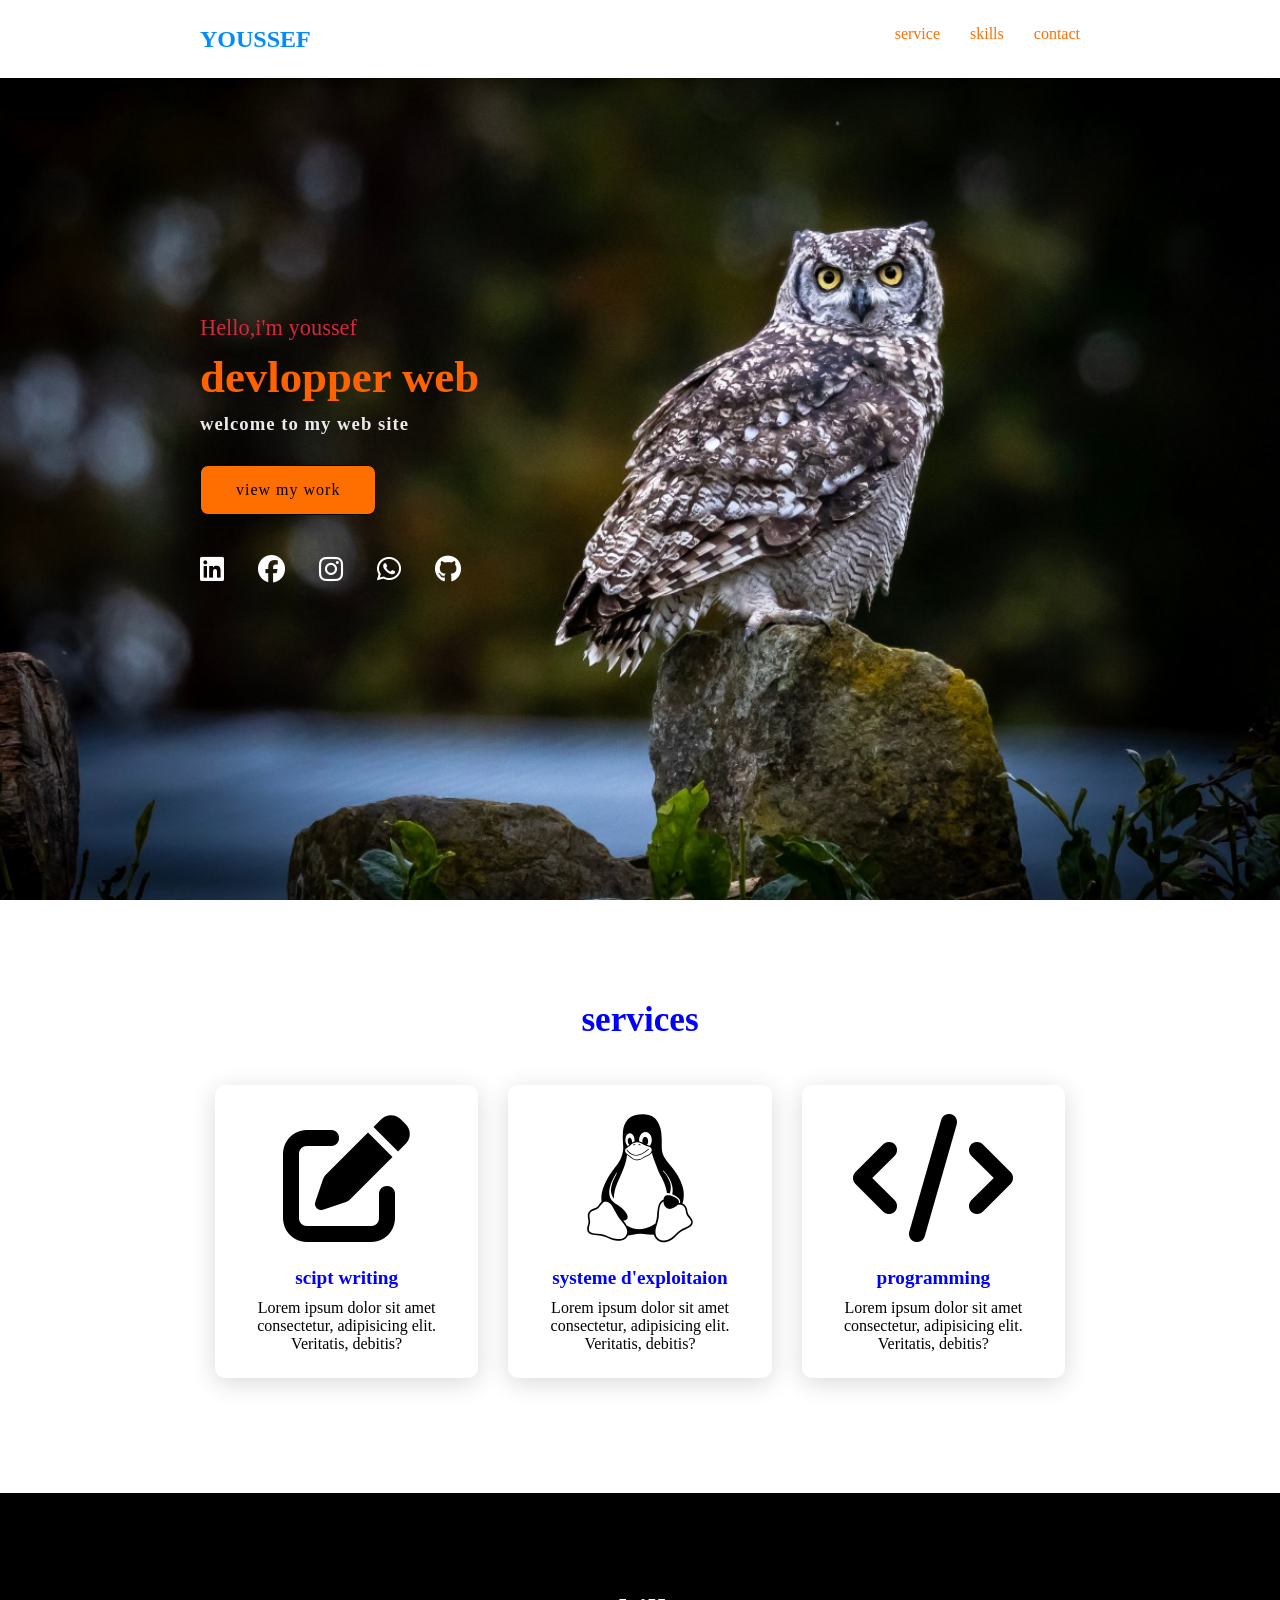
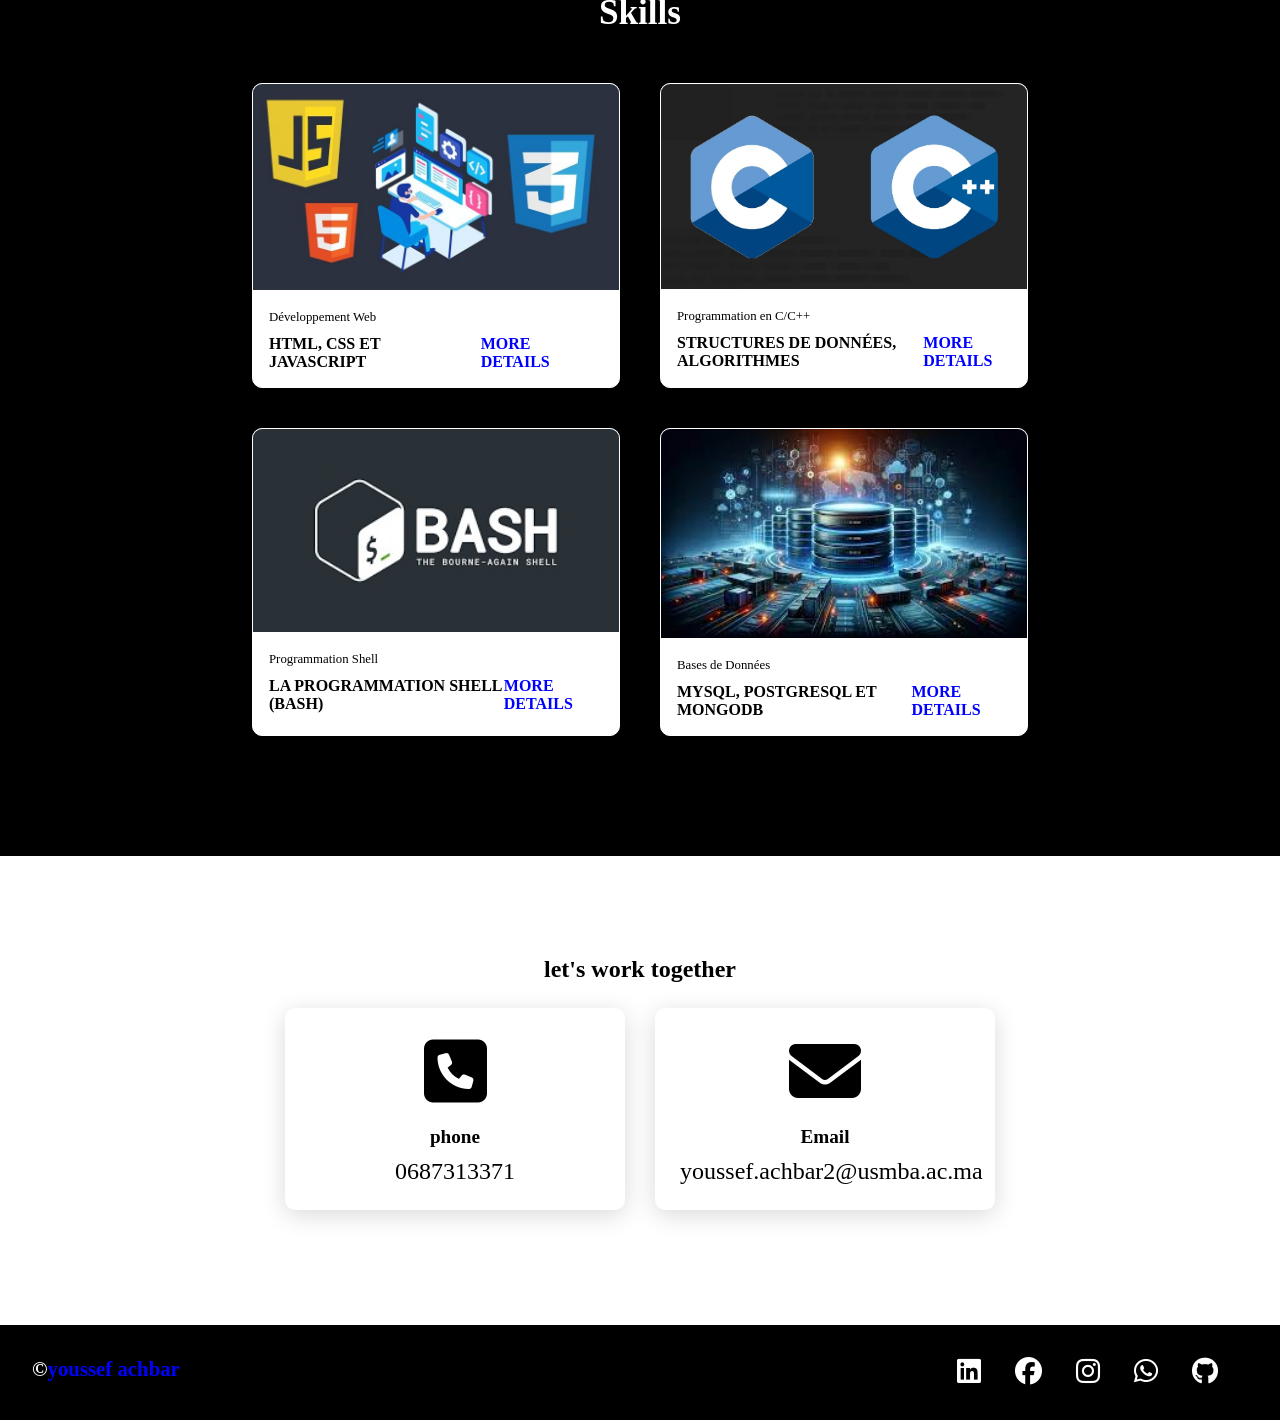
==== mon_site.html @ 86315b8d "Add files via upload" ====
<!DOCTYPE html>
<html lang="en">
<head>
    
        <meta charset="UTF-8">
        <meta name="viewport" content="width=device-width, initial-scale=1.0">
        <title>myfirst_w_s</title>
        <link rel="stylesheet" href="css/bondi.css">
        <link rel="stylesheet" href="https://cdnjs.cloudflare.com/ajax/libs/font-awesome/6.5.1/css/all.min.css">
</head>
<body>
    <header>
        <a href="#" class="logo">YOUSSEF</a>
        <nav class="navigation">
            <ul>
                <li><a href="#services">service</a></li>
                <li><a href="#skills">skills</a></li>
                <li><a href="#contact">contact</a></li>
            </ul>
        </nav>
    </header>
    <section class="main">
        <div>
            <h2>Hello,i'm youssef<br><span>devlopper web</span></h2>
            <h3>welcome to my web site</h3>
            <a href="#services" class="main-btn">view my work</a>
        <div class="social-icons">
            <a href="#"><i class="fa-brands fa-linkedin"></i></a>
            <a href="#"><i class="fa-brands fa-facebook"></i></a>
            <a href="#"><i class="fa-brands fa-instagram"></i></a>
            <a href="#"><i class="fa-brands fa-whatsapp"></i></a>
            <a href="#"><i class="fa-brands fa-github"></i></a>
        </div>
        </div>
    </section>
    <section class="cards" id="services">
        <h2 class="title">services</h2>
        <div class="content">
            <div class="card">
                <div class="icon">
                    <i class="fas fa-edit"></i>
                </div>
                <div class="info">
                    <h3>scipt writing</h3>
                    <p>Lorem ipsum dolor sit amet consectetur, adipisicing elit. Veritatis, debitis?</p>
                </div>
            </div>
            <div class="card">
                <div class="icon">
                    <i class="fab fa-linux"></i>
                </div>
                <div class="info">
                    <h3>systeme d'exploitaion</h3>
                    <p>Lorem ipsum dolor sit amet consectetur, adipisicing elit. Veritatis, debitis?</p>
                </div>
            </div>
            <div class="card">
                <div class="icon">
                    <i class="fas fa-code"></i>
                </div>
                <div class="info">
                    <h3>programming</h3>
                    <p>Lorem ipsum dolor sit amet consectetur, adipisicing elit. Veritatis, debitis?</p>
                </div>
            </div>
        </div>
    </section>

    <section class="projects" id="skills" >
        <h2 class="title" style="color: white;">Skills</h2>
        <div class="content">
            <div class="project-card">
                <div class="project-img">
                    <img src="images/2.jpeg" alt="" >
                </div>
                <div class="project-info">
                    <p class="project-category">Développement Web</p>
                    <strong class="project-title">
                        <span>HTML, CSS et JavaScript</span>
                        <a href="#" class="more-details">More details</a>
                    </strong>
                </div>
            </div>
            <div class="project-card">
                <div class="project-img">
                    <img src="images/1.jpeg" alt="" >
                </div>
                <div class="project-info">
                    <p class="project-category">Programmation en C/C++</p>
                    <strong class="project-title">
                        <span> structures de données, algorithmes</span>
                        <a href="#" class="more-details">More details</a>
                    </strong>
                </div>
            </div>
            
            <div class="project-card">
                <div class="project-img">
                    <img src="images/5.jpeg" alt="" >
                </div>
                <div class="project-info">
                    <p class="project-category">Programmation Shell</p>
                    <strong class="project-title">
                        <span>la programmation Shell (Bash)</span>
                        <a href="#" class="more-details">More details</a>
                    </strong>
                </div>
            </div><div class="project-card">
                <div class="project-img">
                    <img src="images/4.jpeg" alt="" >
                </div>
                <div class="project-info">
                    <p class="project-category">Bases de Données</p>
                    <strong class="project-title">
                        <span>MySQL, PostgreSQL et MongoDB</span>
                        <a href="#" class="more-details">More details</a>
                    </strong>
                </div>
            </div>
        </div>
    </section>
    <section class="cards contact" id="contact">
        <h2 style="display: flex; justify-content: center; padding-bottom: 10px;">let's work together</h2>
        <div class="content">
            <div class="card">
                <div class="icon">
                    <i class="fas fa-phone-square"></i>
                </div>
                <div class="info">
                    <h3>phone</h3>
                    <p>0687313371</p>
                </div>
            </div>
            <div class="card">
                <div class="icon">
                    <i class="fas fa-envelope"></i>
                </div>
                <div class="info">
                    <h3>Email</h3>
                    <p>youssef.achbar2@usmba.ac.ma</p>
                </div>
            </div>
            </div>
    </section>
    <footer class="footer">
        <p class="footer-title">&copy;<span>youssef achbar</span></p>
        <div class="social-icons">
            <a href="#"><i class="fa-brands fa-linkedin"></i></a>
            <a href="#"><i class="fa-brands fa-facebook"></i></a>
            <a href="#"><i class="fa-brands fa-instagram"></i></a>
            <a href="#"><i class="fa-brands fa-whatsapp"></i></a>
            <a href="#"><i class="fa-brands fa-github"></i></a>
        </div>
    </footer>
</body>
</html>
---- css/bondi.css ----
*{
    margin: 0;
    padding: 0;
    box-sizing: border-box;

}
body{
    font-family: "Roboto Condensed", serif;
}
header{
    background-color: white;
    z-index: 10;
    width: 100%;
    display: flex;
    justify-content: space-between;
    align-items: center;
    padding: 15px 200px;
    position: fixed;
    top: 0;
    left: 0;
    box-shadow: 0 4px 6px rgba(0, 0, 0, 0.1);

}
ul{
    display: flex;
    justify-content: flex-end;
    gap: 30PX;
    
}

ul li{
    list-style-type: none;
    padding-top: 10px;
}

ul li a{
    text-decoration: none;
    color:#FF6F00;
}
.logo{
    color: rgb(0, 140, 255);
    text-transform: uppercase;
    text-decoration: none;
    font-weight:bold;
    font-size: 1.5em;
    display: flex;
    justify-content:flex-start;
    gap: 30px;
}
.navigation a{
    color: #FF6F00;
}
.navigation a:hover{
    color:black ;
}
section{
    padding: 100px 200px;
}
.main{
    width: 100%;
    min-height: 100vh;
    display: flex;
    align-items: center;
    background: url(../images/3.jpeg) no-repeat;
    background-size: cover;
    background-position: center;
    background-attachment:fixed; 
}
.main h2{
    color:#D7263D;
    font-size: 1.4em;
    font-weight: 500;
}
.main h2 span{
    display: inline-block;
    margin-top: 10px;
    color: rgb(255, 98, 0);
    font-size: 2em;
    font-weight: 600;
}
.main h3{
    color: #EAEAEA;
    font-weight: 700;
    letter-spacing: 1px;
    margin-top: 10px;
    margin-bottom: 30px;

}
.main-btn{
    border: 1px solid black;
    border-radius: 5px;
    background-color:#FF6F00;
    padding: 10px;
    color: black;
    text-decoration: none;
    display: inline-block;
    padding: 0.9375em 2.1875em;
    letter-spacing: 1px;
    border-radius: 8px;
    margin-bottom: 40px;
    transition: transform ease 0.7s;
}
.main-btn:hover{
    background-color: #D7263D;
    transform: scale(1.1);
    color: white;
    border-radius: 10px;
}
.social-icons a{
    color: white;
    font-size: 1.7em;
    padding-right: 30px;
    

}
ul li{
    border-radius: 10px;
    padding-bottom:20px;
    
}
ul li a{
    color: orange;
}
.social-icons{
    padding: auto;
}
.social-icons a:hover{
    color: orange;
}
.title{
    display: flex;
    justify-content: center;
    color: blue;
    font-size: 2.2em;
    font-weight: bold;
    margin-bottom:30px;
}
.content{
    display: flex;
    justify-content: center;
    flex-direction: row;
    

}

.card{
    background-color: white;
    width:21.25em;
    box-shadow: 0 5px 25px rgba(1,1,1,0.15) ;
    border-radius: 10px;
    padding: 25px;
    margin: 15px;
    transition: transform ease 0.7s;
}
.card:hover{
    transform: scale(1.1);
}
.icon{
    color: rgb(0, 0, 0);
    font-size: 8em;
    text-align: center;
}
.info{
    text-align: center;
}
.info h3{
    color: blue;
    font-size: 1.2em;
    font-weight: 700;
    margin: 10px;
}
.projects{
    background-color: black;
}
.projects .content{
    margin-top: 30px;
    flex-wrap: wrap;
}
.project-card{
    background-color: white;
    border: 1px solid white;
    min-height: 14em;
    width:23em;
    overflow: hidden;
    border-radius: 10px;
    margin: 20px;
    transition: transform ease 0.7s;
}
.project-card:hover{
    transform: scale(1.1);
}
.project-card:hover .project-img{
    opacity: 0.9;
}
.project-img img{
    width: 100%;
}
.project-info{
    padding: 1em;
}
.project-category{
    font-size:0.8em;
    color: black;
}
.project-title{
    display: flex;
    justify-content: space-between;
    text-transform: uppercase;
    font-weight: 700;
    margin-top: 10px;
}
.more-details{
    text-decoration: none;
    color: blue;
}
.more-details:hover{
    color: aqua;
}
.contact .icon{
    font-size: 4.5em;
}
.contact .info h3{
    color: black;
}
.contact .info p{
    font-size: 1.5em;
}
.footer{
    background-color: black;
    color: white;
    padding: 2em;
    display: flex;
    justify-content:space-between;

}
.footer-title{
    font-size: 1.3em;
    font-weight: 600;
}
.footer-title span{
    color: blue;
}
@media (max-width:1023px){
    
}
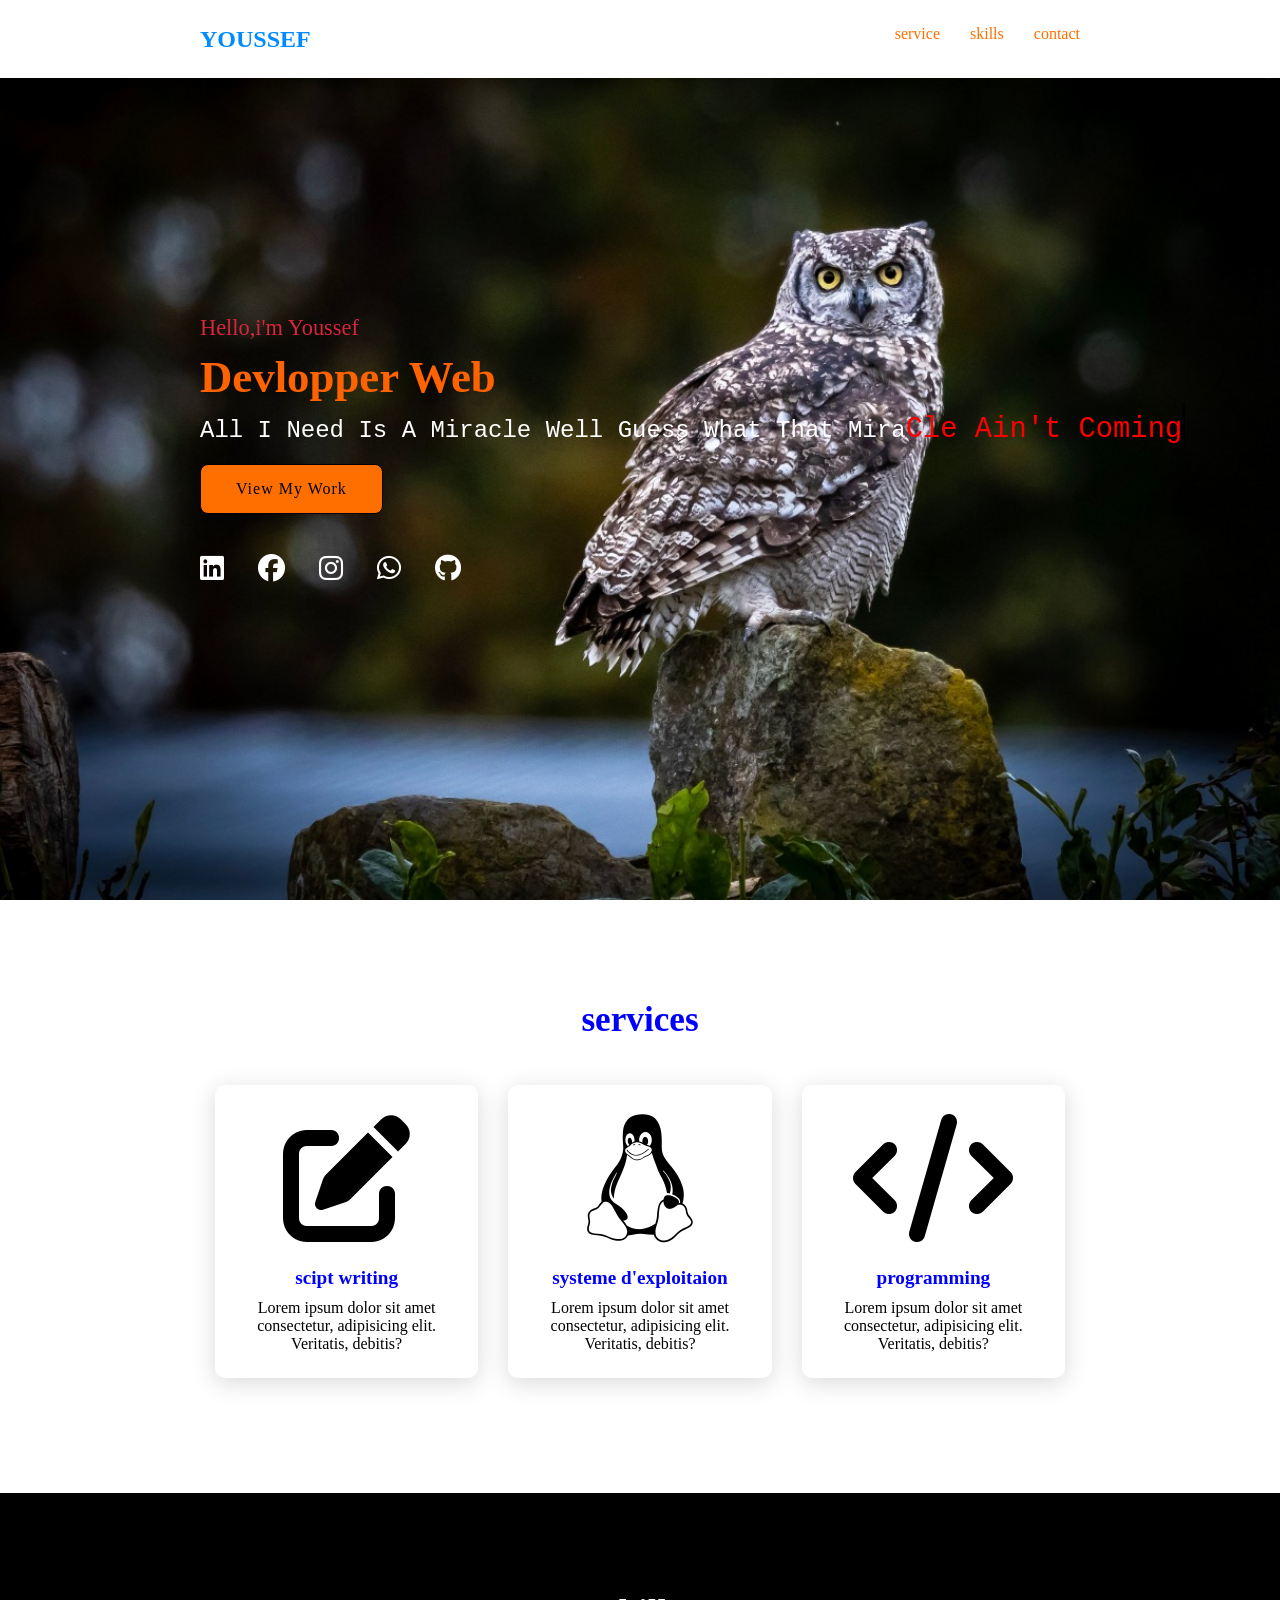
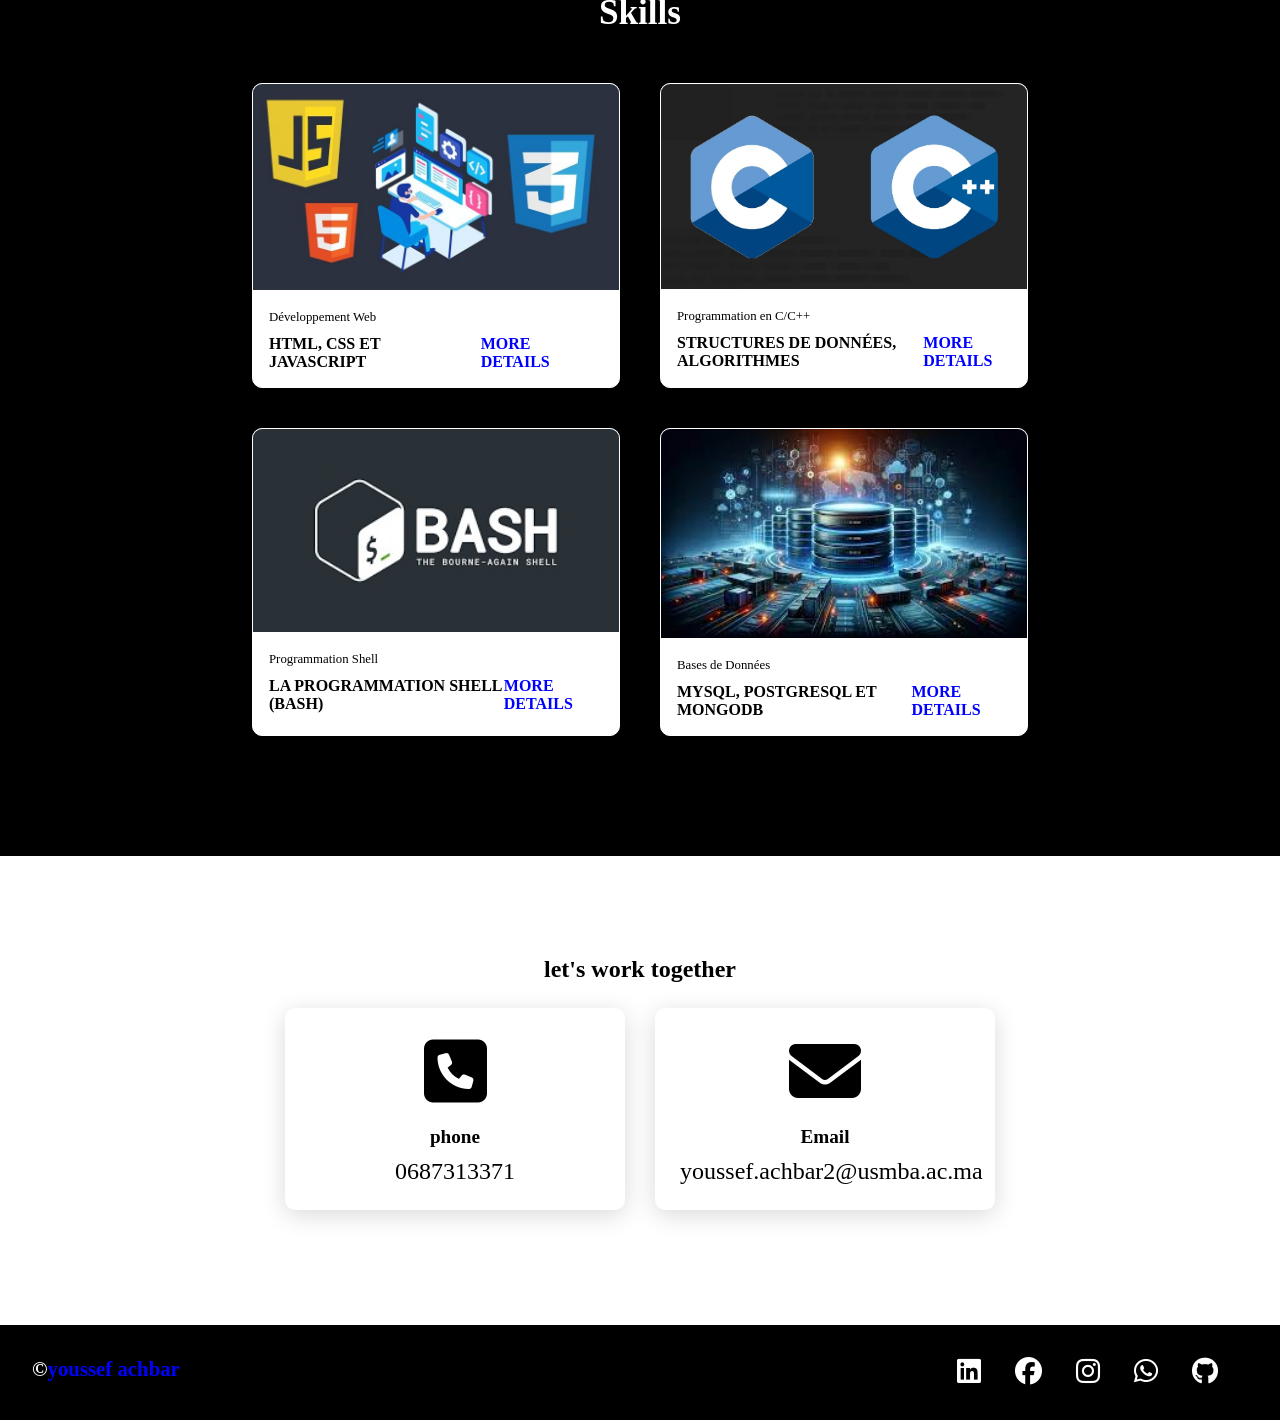
==== commit a634b4a2: "Update mon_site.html" ====
--- a/mon_site.html
+++ b/mon_site.html
@@ -21,9 +21,11 @@
     </header>
     <section class="main">
         <div>
-            <h2>Hello,i'm youssef<br><span>devlopper web</span></h2>
-            <h3>welcome to my web site</h3>
-            <a href="#services" class="main-btn">view my work</a>
+            <h2>Hello,i'm Youssef<br><span class="">Devlopper Web</span></h2>
+            <div class="typewriter">
+                <p style="color: white ; padding-top: 10px;">All I Need Is A Miracle Well Guess What That Mira<span style="color:red; font-size: 1.8rem; ">Cle Ain't Coming</span></p>
+            </div>  <br>          
+            <a href="#services" class="main-btn">View My Work</a>
         <div class="social-icons">
             <a href="#"><i class="fa-brands fa-linkedin"></i></a>
             <a href="#"><i class="fa-brands fa-facebook"></i></a>
@@ -36,7 +38,7 @@
     <section class="cards" id="services">
         <h2 class="title">services</h2>
         <div class="content">
-            <div class="card">
+            <div class="card autoshow">
                 <div class="icon">
                     <i class="fas fa-edit"></i>
                 </div>
@@ -45,7 +47,7 @@
                     <p>Lorem ipsum dolor sit amet consectetur, adipisicing elit. Veritatis, debitis?</p>
                 </div>
             </div>
-            <div class="card">
+            <div class="card autoshow1">
                 <div class="icon">
                     <i class="fab fa-linux"></i>
                 </div>
@@ -54,7 +56,7 @@
                     <p>Lorem ipsum dolor sit amet consectetur, adipisicing elit. Veritatis, debitis?</p>
                 </div>
             </div>
-            <div class="card">
+            <div class="card autoshow2">
                 <div class="icon">
                     <i class="fas fa-code"></i>
                 </div>
@@ -69,7 +71,7 @@
     <section class="projects" id="skills" >
         <h2 class="title" style="color: white;">Skills</h2>
         <div class="content">
-            <div class="project-card">
+            <div class="project-card autoshow3">
                 <div class="project-img">
                     <img src="images/2.jpeg" alt="" >
                 </div>
@@ -81,7 +83,7 @@
                     </strong>
                 </div>
             </div>
-            <div class="project-card">
+            <div class="project-card autoshow3">
                 <div class="project-img">
                     <img src="images/1.jpeg" alt="" >
                 </div>
@@ -94,7 +96,7 @@
                 </div>
             </div>
             
-            <div class="project-card">
+            <div class="project-card autoshow3">
                 <div class="project-img">
                     <img src="images/5.jpeg" alt="" >
                 </div>
@@ -105,7 +107,7 @@
                         <a href="#" class="more-details">More details</a>
                     </strong>
                 </div>
-            </div><div class="project-card">
+            </div><div class="project-card autoshow3">
                 <div class="project-img">
                     <img src="images/4.jpeg" alt="" >
                 </div>
@@ -152,5 +154,9 @@
             <a href="#"><i class="fa-brands fa-github"></i></a>
         </div>
     </footer>
+    <script>
+        
+    </script>
+    
 </body>
-</html>+</html>
--- a/css/bondi.css
+++ b/css/bondi.css
@@ -241,6 +241,114 @@
 .footer-title span{
     color: blue;
 }
-@media (max-width:1023px){
-    
-}+.autoshow{
+   animation:autoShowAnimation 1s ease-in-out both;
+   animation-timeline:view(40% 30%);
+}
+@keyframes autoShowAnimation{
+  from{
+  opacity:0;
+  transform:translateY(200px) scale(0.3);
+  }
+  to{
+  opacity:1;
+  transform:translateY(0) scale(1);
+  }
+}
+.autoshow1{
+   animation:autoShowAnimation 2s ease-in-out both;
+   animation-timeline:view(40% 30%);
+}
+@keyframes autoShowAnimation{
+  from{
+  opacity:0;
+  transform:translateY(200px) scale(0.3);
+  }
+  to{
+  opacity:1;
+  transform:translateY(0) scale(1);
+  }
+}
+.autoshow2{
+   animation:autoShowAnimation 2.5s ease-in-out both;
+   animation-timeline:view(40% 30%);
+}
+@keyframes autoShowAnimation{
+  from{
+  opacity:0;
+  transform:translateY(200px) scale(0.3);
+  }
+  to{
+  opacity:1;
+  transform:translateY(0) scale(1);
+  }
+}
+.autoshow3{
+   animation:autoShowAnimation 2s ease-in-out both;
+   animation-timeline:view(40% 30%);
+}
+@keyframes autoShowAnimation{
+  from{
+  opacity:0;
+  transform:translatex(200px) scale(0.3);
+  }
+  to{
+  opacity:1;
+  transform:translatex(0) scale(1);
+  }
+}
+.grid{
+    text-align: center;
+    font-size: 5em;
+    font-family: 'Lucida Sans', 'Lucida Sans Regular', 'Lucida Grande', 'Lucida Sans Unicode', Geneva, Verdana, sans-serif;
+
+}
+.autoBlur{
+animation:autoBlurAnimation both linear 1s;
+animation-timeline:view(50% auto);
+}
+@keyframes autoBlurAnimation{
+    0%{
+    filter:blur(40px);
+    }
+    45%,55%{
+      filter:blur(20px);
+    }
+    100%{
+      filter:blur(0px)
+    }
+}
+.autoBlur.show {
+            opacity: 1;
+            filter: blur(0px);
+        }
+        .typewriter {
+            display: flex;
+        
+        }
+
+        .typewriter p {
+            font-family: monospace;
+            font-size: 1.5rem;
+            white-space: nowrap;
+            border-right: 3px solid black;
+            display: inline-block; 
+            overflow: hidden; 
+            width: 0;
+            animation: typing 4s steps(65) forwards, blink 1s step-end infinite;
+        }
+
+        @keyframes typing { 
+            from {
+                width: 0;
+            }
+            to {
+                width: 100%;
+            }
+        }
+
+        @keyframes blink {
+            50% {
+                border-color: transparent;
+            }
+        }
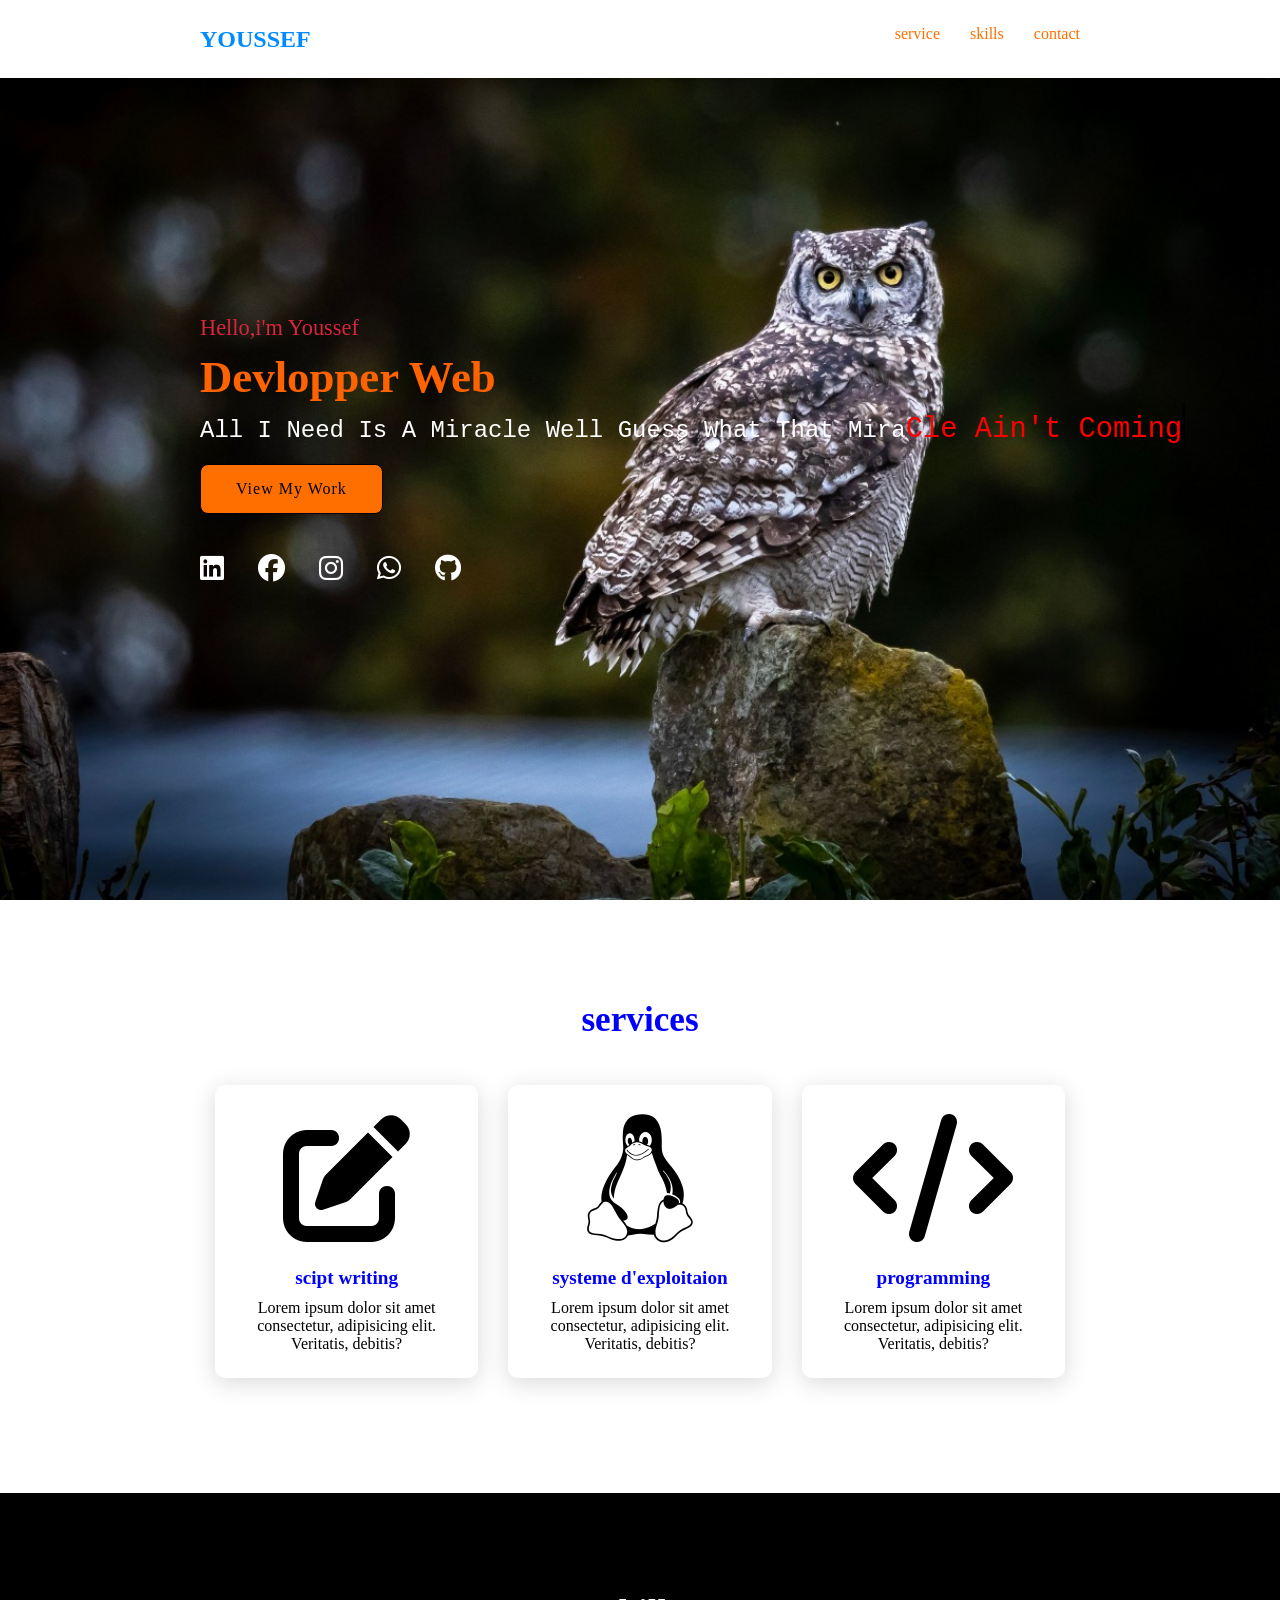
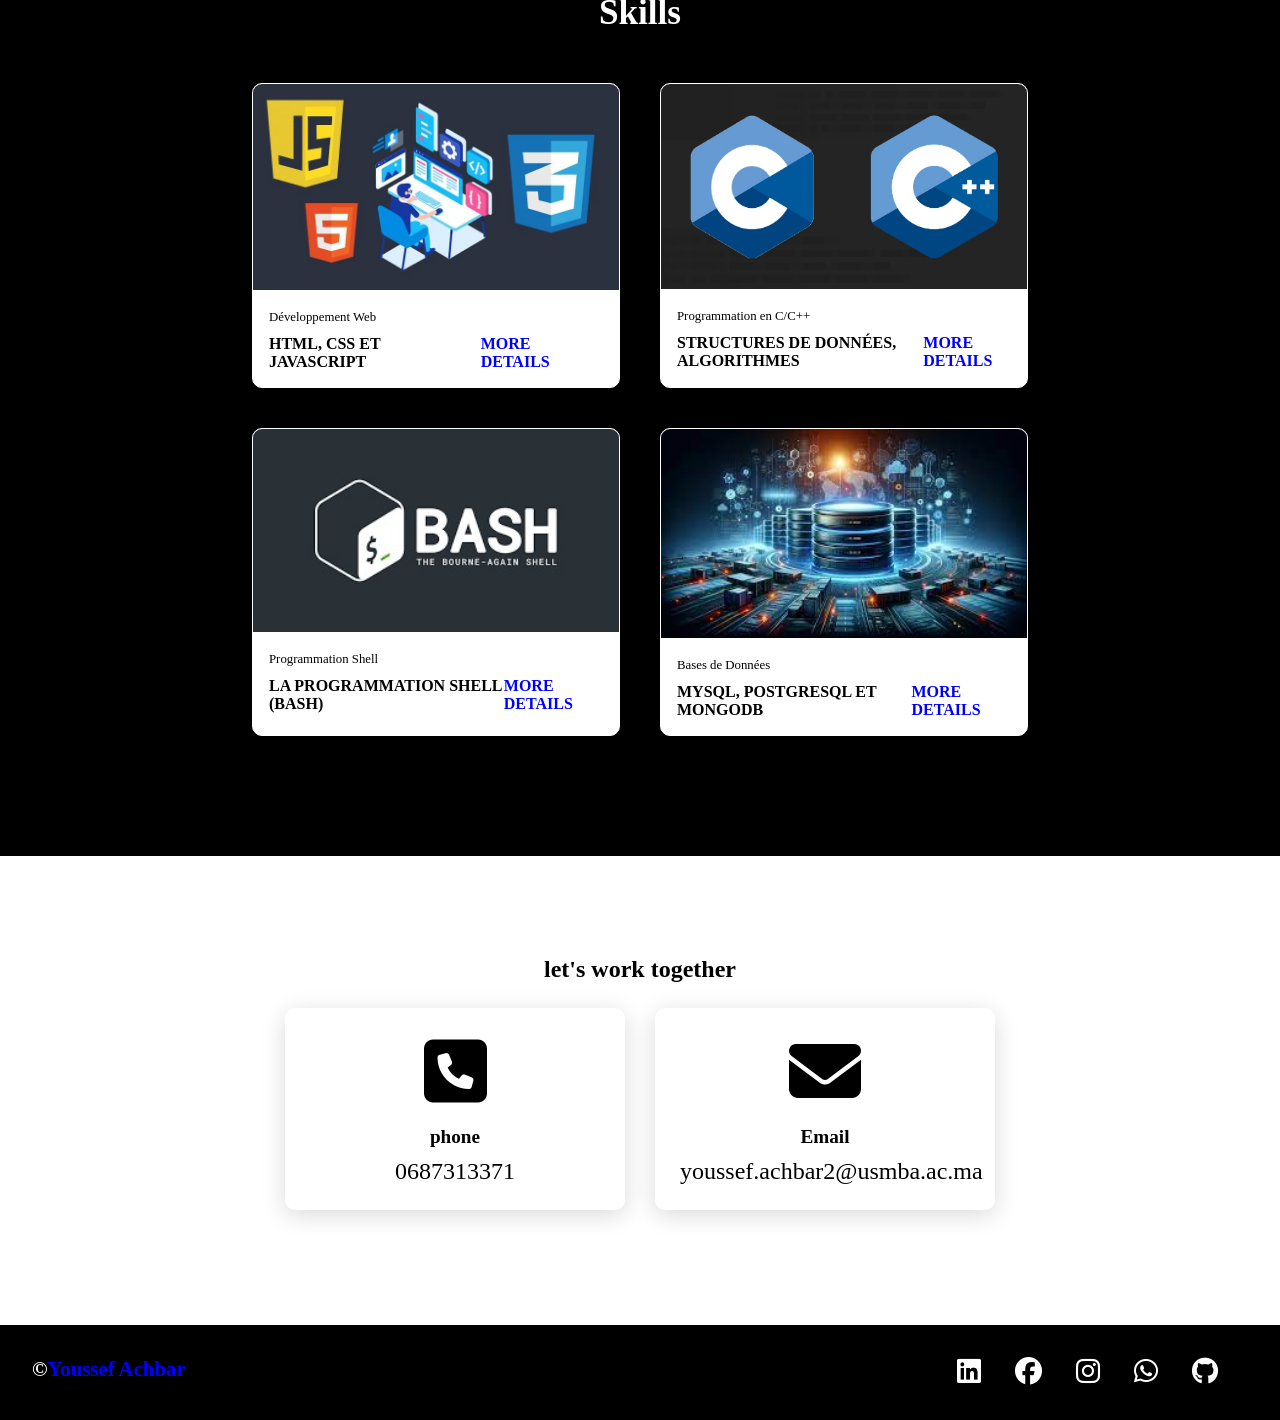
==== commit be8a2ab9: "Update mon_site.html" ====
--- a/mon_site.html
+++ b/mon_site.html
@@ -145,7 +145,7 @@
             </div>
     </section>
     <footer class="footer">
-        <p class="footer-title">&copy;<span>youssef achbar</span></p>
+        <p class="footer-title">&copy;<span>Youssef Achbar</span></p>
         <div class="social-icons">
             <a href="#"><i class="fa-brands fa-linkedin"></i></a>
             <a href="#"><i class="fa-brands fa-facebook"></i></a>
